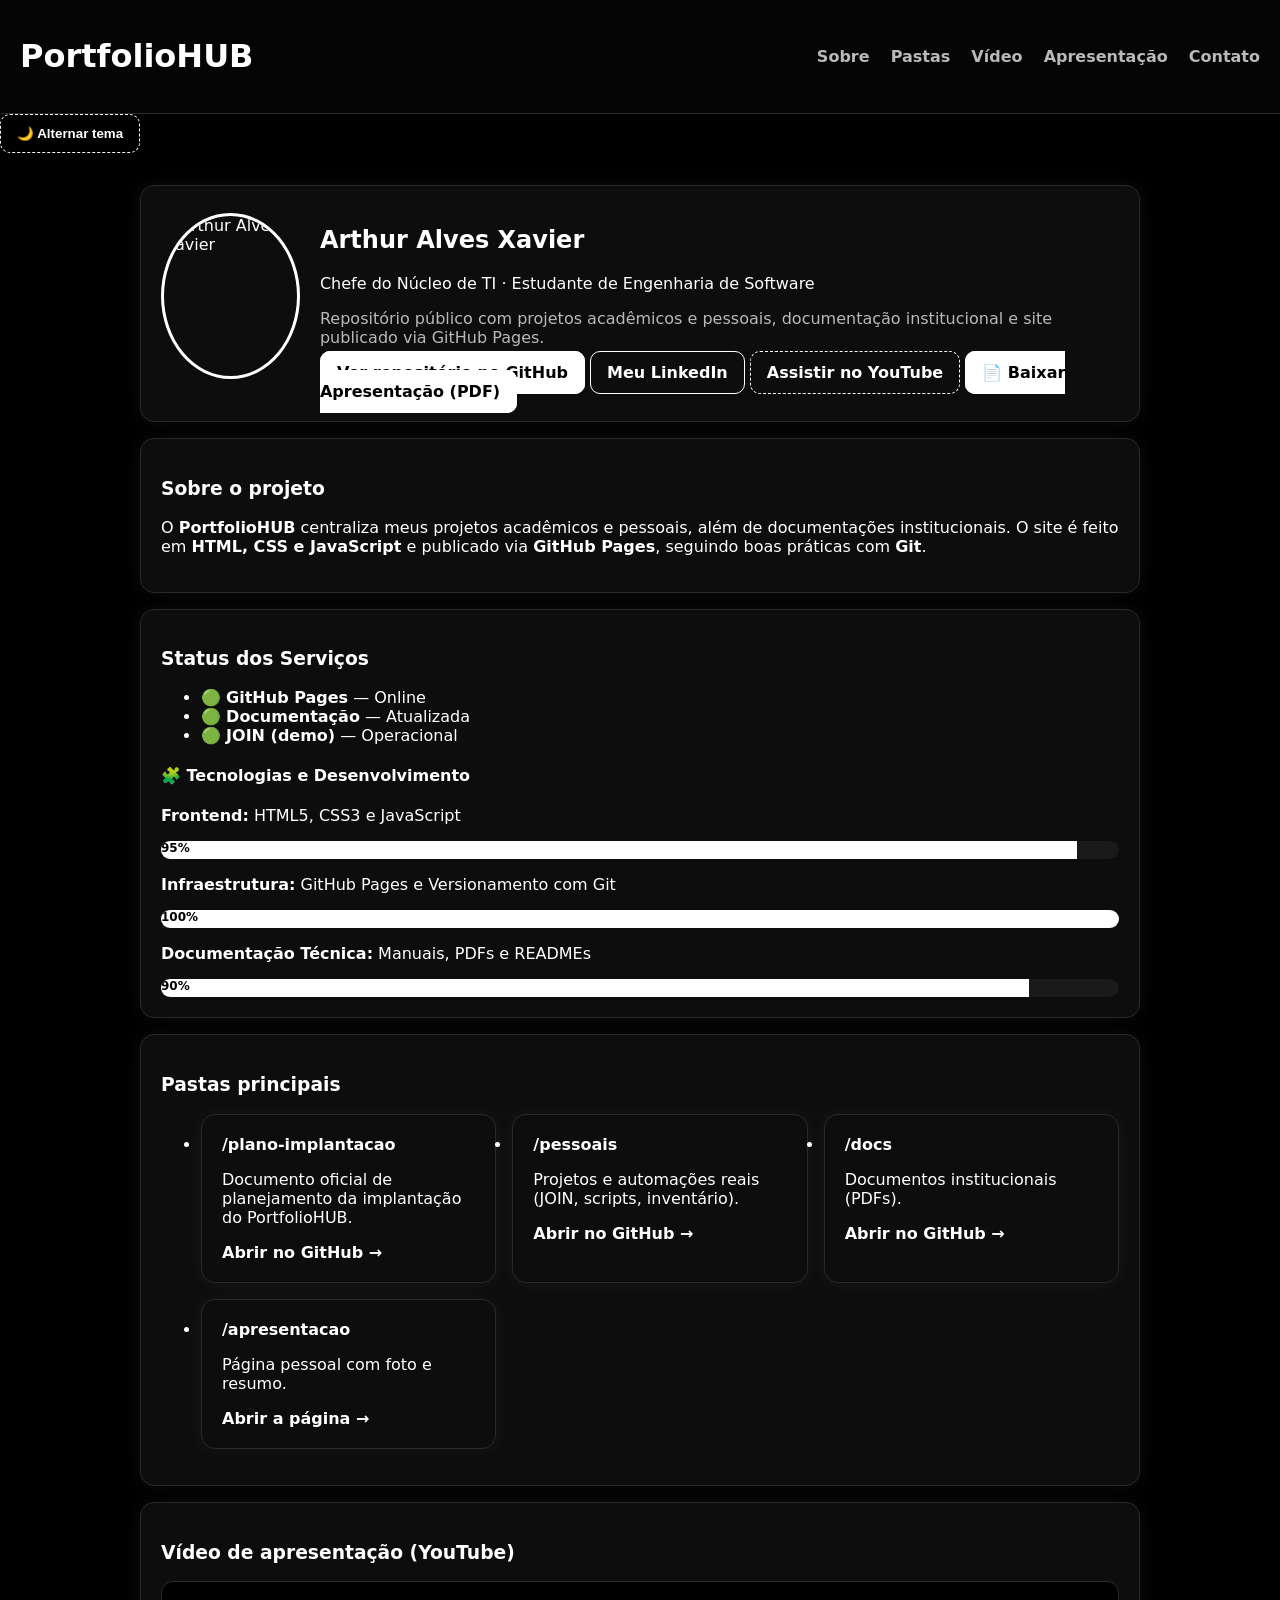
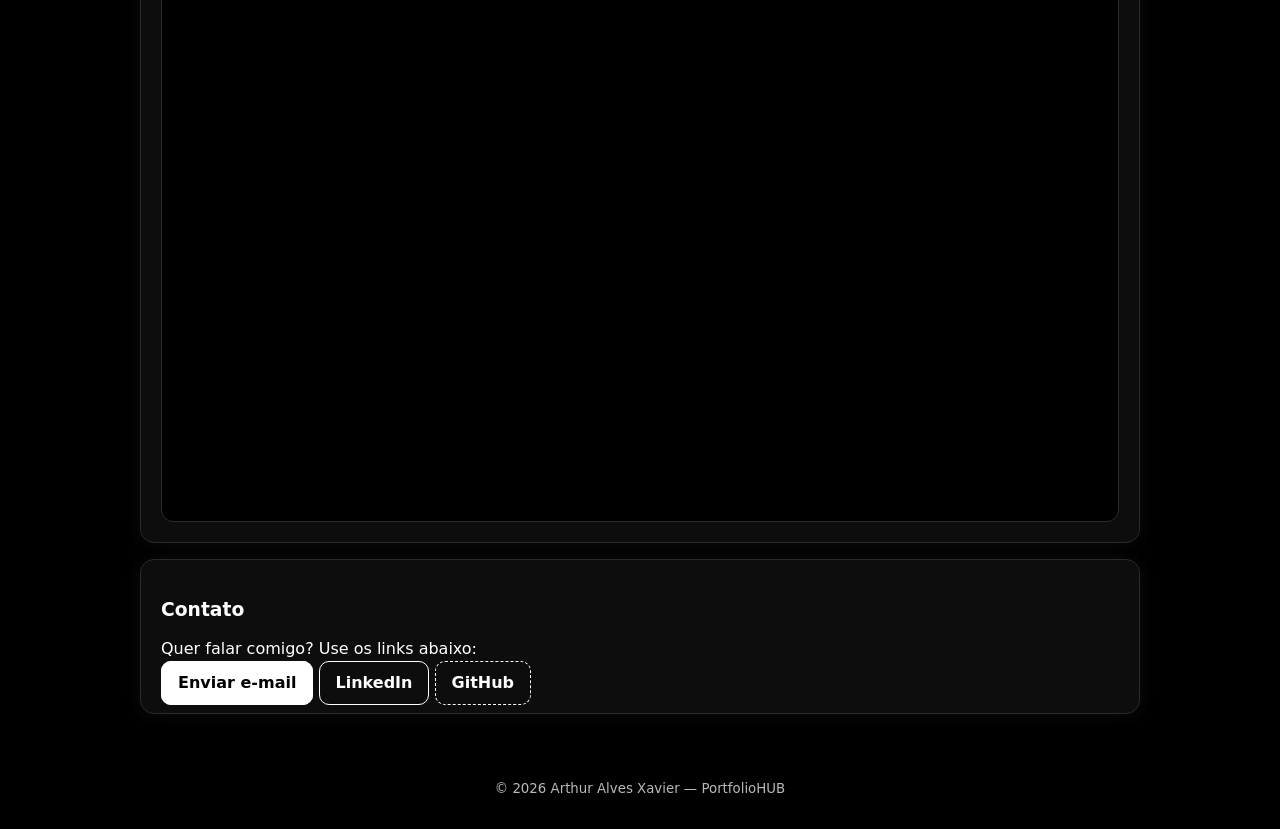
==== index.html @ 1595e684 "Update HTML structure and links in index.html" ====
<!DOCTYPE html>
<html lang="pt-br">
<head>
  <meta charset="utf-8" />
  <meta name="viewport" content="width=device-width, initial-scale=1" />
  <title>PortfolioHUB — Arthur Alves Xavier 💻</title>

  <!-- Ícone -->
  <link rel="icon" type="image/png" href="https://avatars.githubusercontent.com/u/223926738?v=4">

  <!-- ✅ CSS PRINCIPAL (NÃO TROQUE O NOME!) -->
  <link rel="stylesheet" href="styles.css" />

  <meta name="description" content="Portfólio acadêmico e profissional — versionamento, documentação e site publicado com GitHub Pages.">
  <style> html { scroll-behavior: smooth; } </style>
</head>

<body>

  <!-- TOPO -->
  <header class="topbar">
    <h1 class="brand">PortfolioHUB</h1>
    <nav>
      <a href="#sobre">Sobre</a>
      <a href="#projetos">Pastas</a>
      <a href="#video">Vídeo</a>
      <a href="apresentacao/index.html">Apresentação</a>
      <a href="#contato">Contato</a>
    </nav>
  </header>

  <!-- Botão tema -->
  <button id="modeToggle" class="btn ghost">🌙 Alternar tema</button>

  <main>

    <!-- HERO -->
    <section id="hero" class="card hero">
      <div class="hero-layout">
        <img src="https://github.com/arthuralvesxavier10.png" alt="Arthur Alves Xavier" class="perfil-foto">

        <div class="hero-text">
          <h2>Arthur Alves Xavier</h2>
          <p>Chefe do Núcleo de TI · Estudante de Engenharia de Software</p>
          <p class="muted">Repositório público com projetos acadêmicos e pessoais, documentação institucional e site publicado via GitHub Pages.</p>

          <div class="cta">
            <a class="btn" href="https://github.com/arthuralvesxavier10/PortfolioHUB" target="_blank">Ver repositório no GitHub</a>
            <a class="btn outline" href="https://www.linkedin.com/in/arthur-alves-xavier-63360120b/" target="_blank">Meu LinkedIn</a>
            <a class="btn ghost" href="#video">Assistir no YouTube</a>
            <a class="btn" href="docs/apresentacao.pdf" target="_blank">📄 Baixar Apresentação (PDF)</a>
          </div>
        </div>
      </div>
    </section>

    <!-- SOBRE -->
    <section id="sobre" class="card">
      <h3>Sobre o projeto</h3>
      <p>
        O <strong>PortfolioHUB</strong> centraliza meus projetos acadêmicos e pessoais, além de documentações institucionais.
        O site é feito em <strong>HTML, CSS e JavaScript</strong> e publicado via <strong>GitHub Pages</strong>, seguindo boas práticas com <strong>Git</strong>.
      </p>
    </section>

    <!-- STATUS -->
    <section id="status" class="card">
      <h3>Status dos Serviços</h3>

      <ul>
        <li>🟢 <strong>GitHub Pages</strong> — Online</li>
        <li>🟢 <strong>Documentação</strong> — Atualizada</li>
        <li>🟢 <strong>JOIN (demo)</strong> — Operacional</li>
      </ul>

      <h4>🧩 Tecnologias e Desenvolvimento</h4>

      <div class="tech-status">

        <div class="tech-item">
          <p><strong>Frontend:</strong> HTML5, CSS3 e JavaScript</p>
          <div class="progress-container"><div class="progress-bar" style="width:95%;">95%</div></div>
        </div>

        <div class="tech-item">
          <p><strong>Infraestrutura:</strong> GitHub Pages e Versionamento com Git</p>
          <div class="progress-container"><div class="progress-bar" style="width:100%;">100%</div></div>
        </div>

        <div class="tech-item">
          <p><strong>Documentação Técnica:</strong> Manuais, PDFs e READMEs</p>
          <div class="progress-container"><div class="progress-bar" style="width:90%;">90%</div></div>
        </div>

      </div>
    </section>

    <!-- PASTAS -->
    <section id="projetos" class="card">
      <h3>Pastas principais</h3>

      <ul class="grid">

        <li class="mini-card">
          <h4>/plano-implantacao</h4>
          <p>Documento oficial de planejamento da implantação do PortfolioHUB.</p>
          <a class="link" href="https://github.com/arthuralvesxavier10/PortfolioHUB/blob/main/plano-implantacao.md" target="_blank">Abrir no GitHub →</a>
        </li>

        <li class="mini-card">
          <h4>/pessoais</h4>
          <p>Projetos e automações reais (JOIN, scripts, inventário).</p>
          <a class="link" href="https://github.com/arthuralvesxavier10/PortfolioHUB/tree/main/pessoais" target="_blank">Abrir no GitHub →</a>
        </li>

        <li class="mini-card">
          <h4>/docs</h4>
          <p>Documentos institucionais (PDFs).</p>
          <a class="link" href="https://github.com/arthuralvesxavier10/PortfolioHUB/tree/main/docs" target="_blank">Abrir no GitHub →</a>
        </li>

        <li class="mini-card">
          <h4>/apresentacao</h4>
          <p>Página pessoal com foto e resumo.</p>
          <a class="link" href="apresentacao/index.html" target="_blank">Abrir a página →</a>
        </li>

      </ul>
    </section>

    <!-- VÍDEO -->
    <section id="video" class="card">
      <h3>Vídeo de apresentação (YouTube)</h3>

      <div class="video-container">
        <iframe
          src="https://www.youtube.com/embed/ZDYxylEVIEU"
          title="Apresentação PortfolioHUB - Arthur Alves Xavier"
          frameborder="0"
          allowfullscreen>
        </iframe>
      </div>

    </section>

    <!-- CONTATO -->
    <section id="contato" class="card">
      <h3>Contato</h3>

      <p>Quer falar comigo? Use os links abaixo:</p>

      <div class="cta">
        <a class="btn" href="mailto:arthuralvesxavier011@gmail.com">Enviar e-mail</a>
        <a class="btn outline" href="https://www.linkedin.com/in/arthur-alves-xavier-63360120b/" target="_blank">LinkedIn</a>
        <a class="btn ghost" href="https://github.com/arthuralvesxavier10/PortfolioHUB" target="_blank">GitHub</a>
      </div>

    </section>

  </main>

  <!-- RODAPÉ -->
  <footer>
    <small>© <span id="year"></span> Arthur Alves Xavier — PortfolioHUB</small>
  </footer>

  <!-- SCRIPT -->
  <script>
    document.getElementById('year').textContent = new Date().getFullYear();

    const btn = document.getElementById('modeToggle');
    if (btn) {
      if (localStorage.getItem('theme') === 'light') {
        document.body.classList.add('light');
      }
      btn.addEventListener('click', () => {
        document.body.classList.toggle('light');
        localStorage.setItem('theme',
          document.body.classList.contains('light') ? 'light' : 'dark');
      });
    }
  </script>

</body>
</html>
---- styles.css ----
/* ============================================
   🔥 TEMA PRETO + BRANCO PREMIUM (DARK MODE)
   Estilo moderno, limpo, profissional
   ============================================ */

/* Variáveis */
:root {
  --bg: #000000;               /* Fundo preto total */
  --card: #0d0d0d;             /* Card preto suave */
  --border: #2a2a2a;           /* Bordas sutis */
  --text: #ffffff;             /* Texto branco */
  --muted: #b9b9b9;            /* Texto cinza leve */
  --accent: #ffffff;           /* Destaque branco */
}

/* Corpo */
body {
  margin: 0;
  background: var(--bg);
  color: var(--text);
  font-family: system-ui, -apple-system, "Segoe UI", Roboto, Arial, sans-serif;
}

/* Topbar */
.topbar {
  position: sticky;
  top: 0;
  padding: 1rem 1.25rem;
  background: #050505;
  border-bottom: 1px solid var(--border);
  display: flex;
  justify-content: space-between;
  align-items: center;
}

.topbar nav a {
  color: var(--muted);
  text-decoration: none;
  margin-left: 1rem;
}

.topbar nav a:hover {
  color: var(--text);
}

/* Layout Principal */
main {
  max-width: 1000px;
  margin: 2rem auto;
  padding: 0 1rem;
  display: grid;
  gap: 1rem;
}

/* Cards */
.card,
.mini-card {
  background: var(--card);
  border: 1px solid var(--border);
  padding: 1.25rem;
  border-radius: 14px;
  box-shadow: 0 0 18px rgba(255, 255, 255, 0.05);
  color: var(--text);
}

/* Texto secundário */
.muted {
  color: var(--muted);
}

/* Grid de pastas */
.grid {
  display: grid;
  grid-template-columns: repeat(auto-fit, minmax(220px, 1fr));
  gap: 1rem;
}

.mini-card h4 {
  margin: 0 0 0.4rem 0;
}

/* Links */
a,
.link {
  color: var(--accent);
  text-decoration: none;
  font-weight: 600;
}

a:hover {
  opacity: .7;
}

/* Botões */
.btn {
  border: 1px solid var(--accent);
  background: var(--accent);
  color: var(--bg);
  padding: .7rem 1rem;
  border-radius: 10px;
  cursor: pointer;
  font-weight: 700;
  text-decoration: none;
}

.btn.outline {
  background: transparent;
  color: var(--accent);
}

.btn.ghost {
  background: transparent;
  border-style: dashed;
  color: var(--accent);
}

/* Foto de perfil */
.perfil-foto {
  width: 160px;
  height: 160px;
  border-radius: 50%;
  border: 3px solid var(--accent);
  object-fit: cover;
  display: block;
  margin: 0 auto 1rem auto;
}

/* Hero layout */
.hero-layout {
  display: flex;
  align-items: center;
  gap: 1.25rem;
}

@media (max-width: 800px) {
  .hero-layout {
    flex-direction: column;
    text-align: center;
  }
}

/* Vídeo */
.video-container {
  position: relative;
  padding-bottom: 56.25%;
  background: #000;
  border-radius: 12px;
  overflow: hidden;
  border: 1px solid var(--border);
}

.video-container iframe {
  position: absolute;
  width: 100%;
  height: 100%;
}

/* Barras de progresso */
.progress-container {
  background: #1a1a1a;
  border-radius: 10px;
  overflow: hidden;
  height: 18px;
}

.progress-bar {
  background: #ffffff;
  color: #000000;
  height: 100%;
  padding-right: 6px;
  font-size: 12px;
  font-weight: bold;
}

/* Rodapé */
footer {
  text-align: center;
  padding: 2rem 1rem;
  color: var(--muted);
}
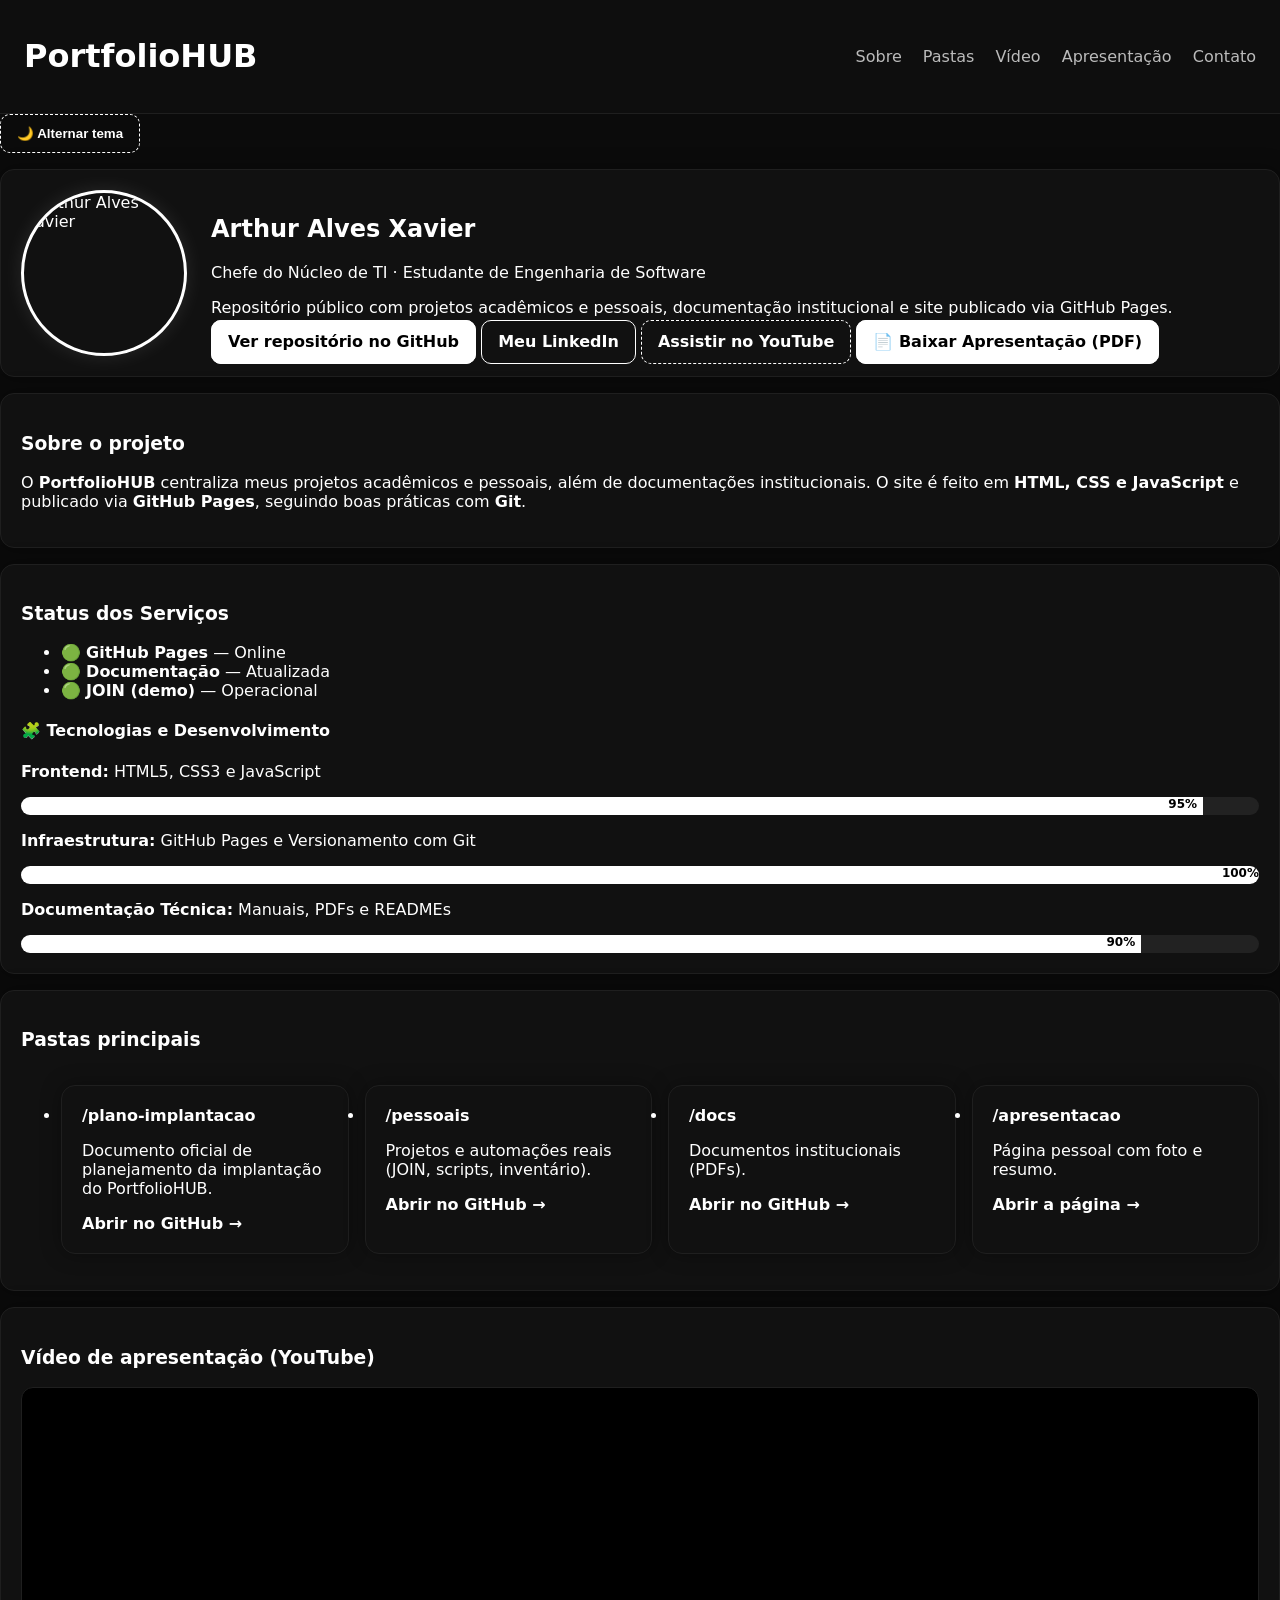
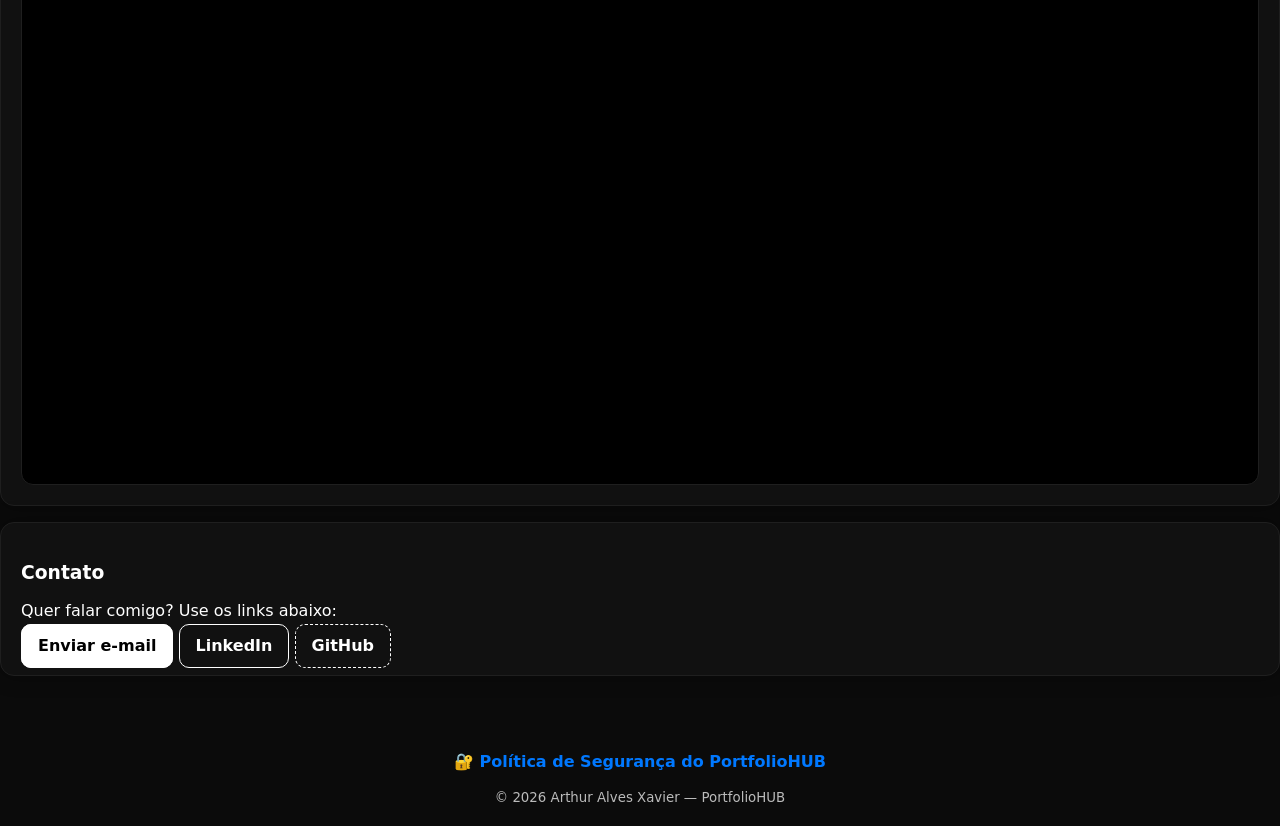
==== commit 75bf8158: "Update footer with security policy information Updated footer with security policy link and modified" ====
--- a/index.html
+++ b/index.html
@@ -8,7 +8,7 @@
   <!-- Ícone -->
   <link rel="icon" type="image/png" href="https://avatars.githubusercontent.com/u/223926738?v=4">
 
-  <!-- ✅ CSS PRINCIPAL (NÃO TROQUE O NOME!) -->
+  <!-- ✅ CSS PRINCIPAL -->
   <link rel="stylesheet" href="styles.css" />
 
   <meta name="description" content="Portfólio acadêmico e profissional — versionamento, documentação e site publicado com GitHub Pages.">
@@ -159,8 +159,17 @@
 
   </main>
 
-  <!-- RODAPÉ -->
-  <footer>
+  <!-- RODAPÉ ATUALIZADO COM POLÍTICA DE SEGURANÇA -->
+  <footer style="margin-top:40px; padding:20px; text-align:center;">
+
+    <p>
+      <a href="https://github.com/arthuralvesxavier10/PortfolioHUB/blob/main/SECURITY.md"
+         target="_blank"
+         style="color:#0078ff; font-weight:bold; text-decoration:none;">
+        🔐 Política de Segurança do PortfolioHUB
+      </a>
+    </p>
+
     <small>© <span id="year"></span> Arthur Alves Xavier — PortfolioHUB</small>
   </footer>
 
@@ -183,3 +192,4 @@
 
 </body>
 </html>
+
--- a/styles.css
+++ b/styles.css
@@ -1,135 +1,76 @@
-/* ============================================
-   🔥 TEMA PRETO + BRANCO PREMIUM (DARK MODE)
-   Estilo moderno, limpo, profissional
-   ============================================ */
+/* ============================
+   🌑 PORTFOLIOHUB — TEMA PRETO & BRANCO PREMIUM
+   ============================ */
 
-/* Variáveis */
 :root {
-  --bg: #000000;               /* Fundo preto total */
-  --card: #0d0d0d;             /* Card preto suave */
-  --border: #2a2a2a;           /* Bordas sutis */
-  --text: #ffffff;             /* Texto branco */
-  --muted: #b9b9b9;            /* Texto cinza leve */
-  --accent: #ffffff;           /* Destaque branco */
+  --bg: #0b0b0b;
+  --card: #111111;
+  --card-border: #1f1f1f;
+  --text: #ffffff;
+  --muted: #bbbbbb;
+  --accent: #ffffff;
 }
 
-/* Corpo */
 body {
   margin: 0;
   background: var(--bg);
   color: var(--text);
-  font-family: system-ui, -apple-system, "Segoe UI", Roboto, Arial, sans-serif;
+  font-family: system-ui, Arial, sans-serif;
 }
 
-/* Topbar */
+/* TOPBAR */
 .topbar {
-  position: sticky;
-  top: 0;
-  padding: 1rem 1.25rem;
-  background: #050505;
-  border-bottom: 1px solid var(--border);
+  background: #0e0e0e;
+  padding: 1rem 1.5rem;
   display: flex;
   justify-content: space-between;
   align-items: center;
+  border-bottom: 1px solid #1f1f1f;
 }
 
 .topbar nav a {
   color: var(--muted);
+  margin-left: 1rem;
   text-decoration: none;
-  margin-left: 1rem;
 }
 
 .topbar nav a:hover {
   color: var(--text);
 }
 
-/* Layout Principal */
-main {
-  max-width: 1000px;
-  margin: 2rem auto;
-  padding: 0 1rem;
-  display: grid;
-  gap: 1rem;
-}
-
-/* Cards */
+/* CARDS */
 .card,
 .mini-card {
   background: var(--card);
-  border: 1px solid var(--border);
   padding: 1.25rem;
+  border: 1px solid var(--card-border);
   border-radius: 14px;
-  box-shadow: 0 0 18px rgba(255, 255, 255, 0.05);
-  color: var(--text);
+  margin-top: 1rem;
+  box-shadow: 0 0 20px rgba(0,0,0,0.35);
 }
 
-/* Texto secundário */
-.muted {
-  color: var(--muted);
-}
-
-/* Grid de pastas */
 .grid {
   display: grid;
-  grid-template-columns: repeat(auto-fit, minmax(220px, 1fr));
+  grid-template-columns: repeat(auto-fit, minmax(260px, 1fr));
   gap: 1rem;
 }
 
 .mini-card h4 {
+  color: var(--text);
   margin: 0 0 0.4rem 0;
 }
 
-/* Links */
-a,
-.link {
-  color: var(--accent);
-  text-decoration: none;
-  font-weight: 600;
+/* HERO */
+.hero {
+  display: flex;
+  align-items: center;
+  gap: 1.25rem;
 }
 
-a:hover {
-  opacity: .7;
-}
-
-/* Botões */
-.btn {
-  border: 1px solid var(--accent);
-  background: var(--accent);
-  color: var(--bg);
-  padding: .7rem 1rem;
-  border-radius: 10px;
-  cursor: pointer;
-  font-weight: 700;
-  text-decoration: none;
-}
-
-.btn.outline {
-  background: transparent;
-  color: var(--accent);
-}
-
-.btn.ghost {
-  background: transparent;
-  border-style: dashed;
-  color: var(--accent);
-}
-
-/* Foto de perfil */
-.perfil-foto {
-  width: 160px;
-  height: 160px;
-  border-radius: 50%;
-  border: 3px solid var(--accent);
-  object-fit: cover;
-  display: block;
-  margin: 0 auto 1rem auto;
-}
-
-/* Hero layout */
 .hero-layout {
   display: flex;
   align-items: center;
-  gap: 1.25rem;
+  gap: 1.5rem;
 }
 
 @media (max-width: 800px) {
@@ -139,14 +80,77 @@
   }
 }
 
-/* Vídeo */
+/* FOTO */
+.perfil-foto {
+  width: 160px;
+  height: 160px;
+  border-radius: 50%;
+  border: 3px solid var(--accent);
+  object-fit: cover;
+  box-shadow: 0 0 20px rgba(255,255,255,0.1);
+}
+
+/* BOTÕES */
+.btn {
+  background: var(--accent);
+  color: #000;
+  padding: .7rem 1rem;
+  border-radius: 10px;
+  font-weight: 700;
+  text-decoration: none;
+  border: 1px solid var(--accent);
+  cursor: pointer;
+}
+
+.btn.outline {
+  background: transparent;
+  color: var(--accent);
+  border: 1px solid var(--accent);
+}
+
+.btn.ghost {
+  background: transparent;
+  color: var(--accent);
+  border: 1px dashed var(--accent);
+}
+
+/* LINKS */
+.link {
+  color: var(--accent);
+  font-weight: bold;
+  text-decoration: none;
+}
+
+.link:hover {
+  opacity: .7;
+}
+
+/* PROGRESS BAR */
+.progress-container {
+  background: #222;
+  height: 18px;
+  border-radius: 10px;
+  overflow: hidden;
+}
+
+.progress-bar {
+  background: #ffffff;
+  color: #000;
+  height: 100%;
+  font-size: 12px;
+  font-weight: bold;
+  text-align: right;
+  padding-right: 6px;
+}
+
+/* VIDEO */
 .video-container {
   position: relative;
   padding-bottom: 56.25%;
   background: #000;
+  border: 1px solid #1f1f1f;
   border-radius: 12px;
   overflow: hidden;
-  border: 1px solid var(--border);
 }
 
 .video-container iframe {
@@ -155,24 +159,7 @@
   height: 100%;
 }
 
-/* Barras de progresso */
-.progress-container {
-  background: #1a1a1a;
-  border-radius: 10px;
-  overflow: hidden;
-  height: 18px;
-}
-
-.progress-bar {
-  background: #ffffff;
-  color: #000000;
-  height: 100%;
-  padding-right: 6px;
-  font-size: 12px;
-  font-weight: bold;
-}
-
-/* Rodapé */
+/* RODAPÉ */
 footer {
   text-align: center;
   padding: 2rem 1rem;
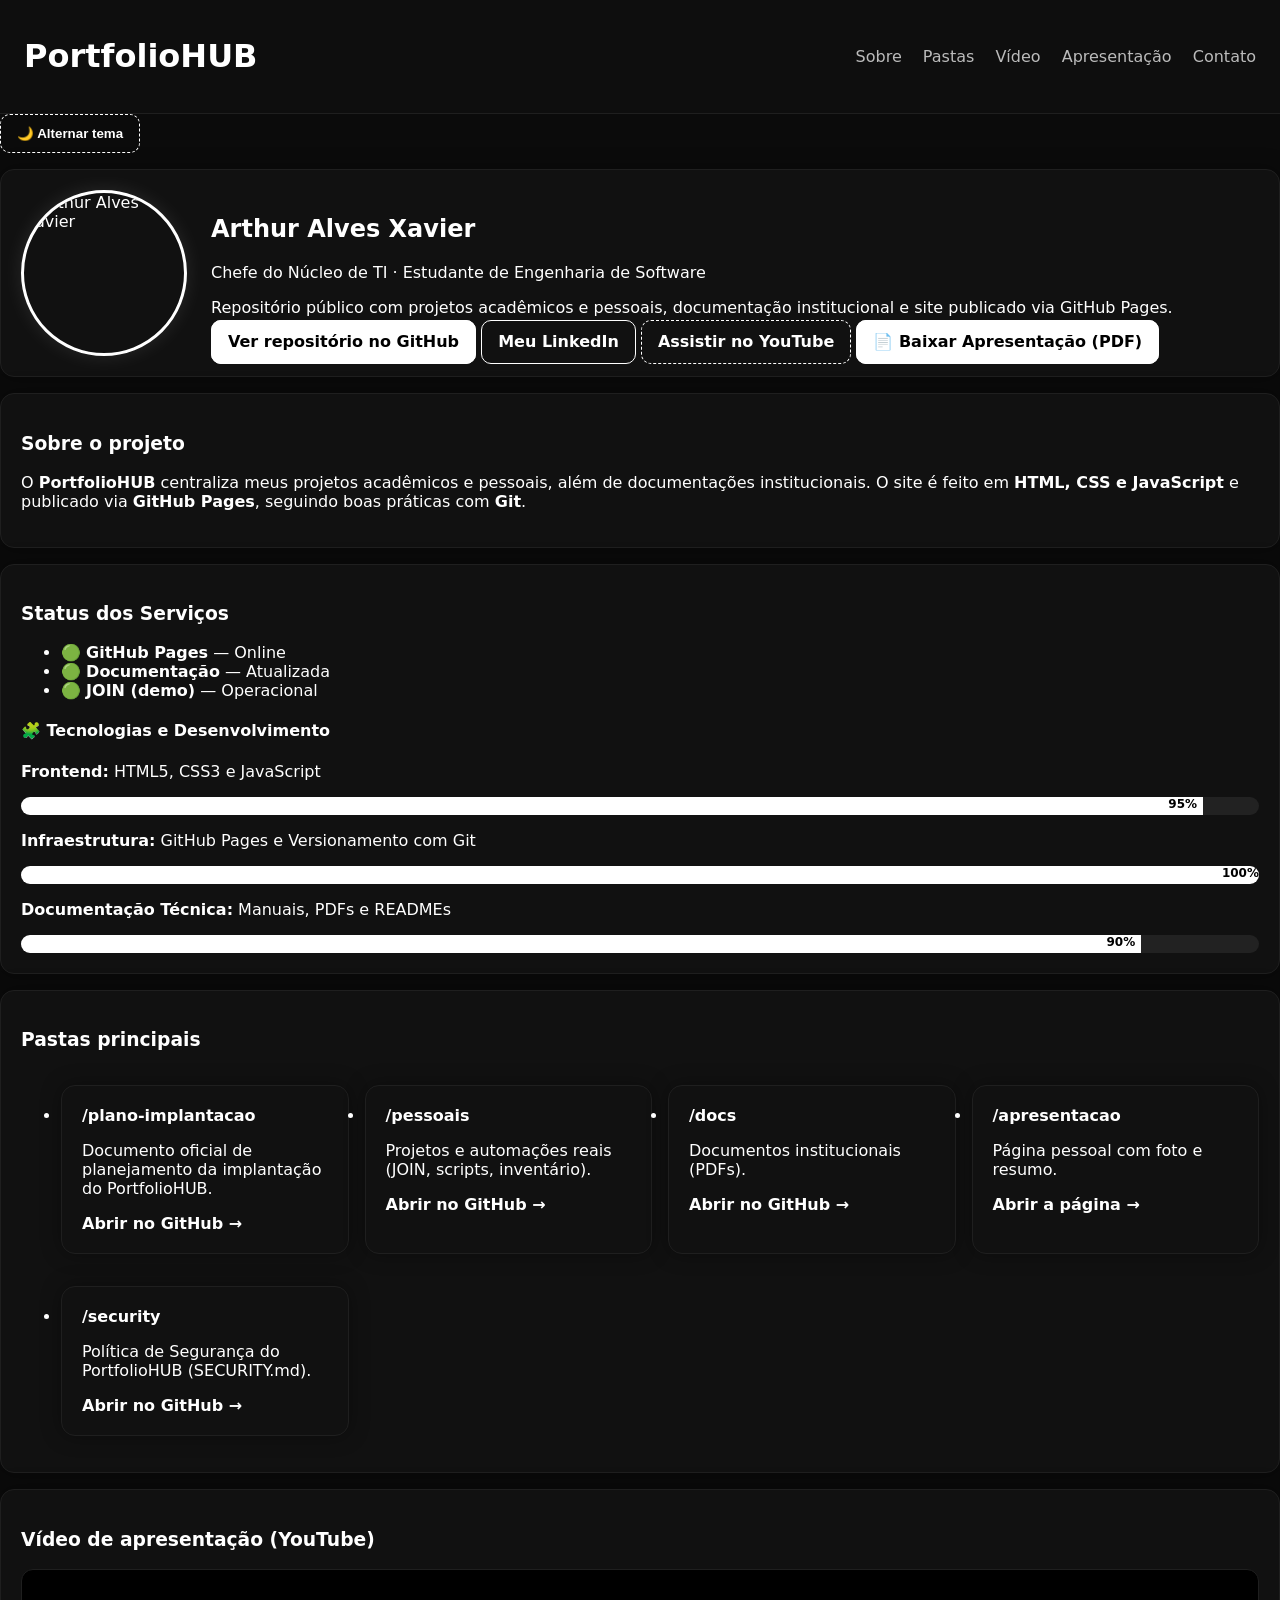
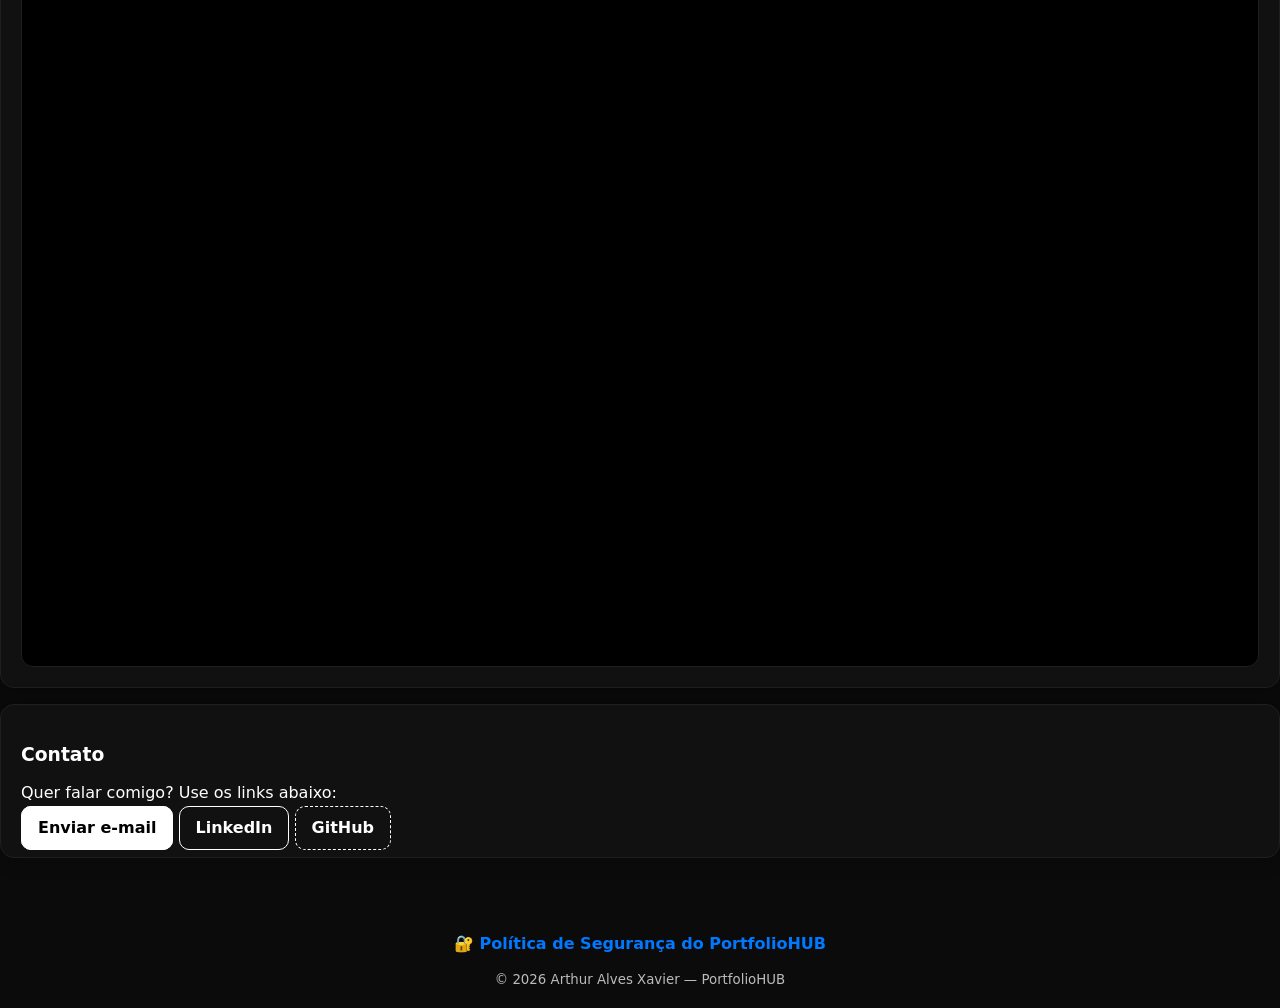
==== commit 17b23837: "Add security policy card to index.html Added a new card for the security policy of PortfolioHUB." ====
--- a/index.html
+++ b/index.html
@@ -99,31 +99,40 @@
     <section id="projetos" class="card">
       <h3>Pastas principais</h3>
 
-      <ul class="grid">
-
-        <li class="mini-card">
-          <h4>/plano-implantacao</h4>
-          <p>Documento oficial de planejamento da implantação do PortfolioHUB.</p>
-          <a class="link" href="https://github.com/arthuralvesxavier10/PortfolioHUB/blob/main/plano-implantacao.md" target="_blank">Abrir no GitHub →</a>
-        </li>
-
-        <li class="mini-card">
-          <h4>/pessoais</h4>
-          <p>Projetos e automações reais (JOIN, scripts, inventário).</p>
-          <a class="link" href="https://github.com/arthuralvesxavier10/PortfolioHUB/tree/main/pessoais" target="_blank">Abrir no GitHub →</a>
-        </li>
-
-        <li class="mini-card">
-          <h4>/docs</h4>
-          <p>Documentos institucionais (PDFs).</p>
-          <a class="link" href="https://github.com/arthuralvesxavier10/PortfolioHUB/tree/main/docs" target="_blank">Abrir no GitHub →</a>
-        </li>
-
-        <li class="mini-card">
-          <h4>/apresentacao</h4>
-          <p>Página pessoal com foto e resumo.</p>
-          <a class="link" href="apresentacao/index.html" target="_blank">Abrir a página →</a>
-        </li>
+     <ul class="grid">
+
+  <li class="mini-card">
+    <h4>/plano-implantacao</h4>
+    <p>Documento oficial de planejamento da implantação do PortfolioHUB.</p>
+    <a class="link" href="https://github.com/arthuralvesxavier10/PortfolioHUB/blob/main/plano-implantacao.md" target="_blank">Abrir no GitHub →</a>
+  </li>
+
+  <li class="mini-card">
+    <h4>/pessoais</h4>
+    <p>Projetos e automações reais (JOIN, scripts, inventário).</p>
+    <a class="link" href="https://github.com/arthuralvesxavier10/PortfolioHUB/tree/main/pessoais" target="_blank">Abrir no GitHub →</a>
+  </li>
+
+  <li class="mini-card">
+    <h4>/docs</h4>
+    <p>Documentos institucionais (PDFs).</p>
+    <a class="link" href="https://github.com/arthuralvesxavier10/PortfolioHUB/tree/main/docs" target="_blank">Abrir no GitHub →</a>
+  </li>
+
+  <li class="mini-card">
+    <h4>/apresentacao</h4>
+    <p>Página pessoal com foto e resumo.</p>
+    <a class="link" href="apresentacao/index.html" target="_blank">Abrir a página →</a>
+  </li>
+
+  <!-- 🔐 NOVO CARD ADICIONADO -->
+  <li class="mini-card">
+    <h4>/security</h4>
+    <p>Política de Segurança do PortfolioHUB (SECURITY.md).</p>
+    <a class="link" href="https://github.com/arthuralvesxavier10/PortfolioHUB/blob/main/SECURITY.md" target="_blank">Abrir no GitHub →</a>
+  </li>
+
+</ul>
 
       </ul>
     </section>
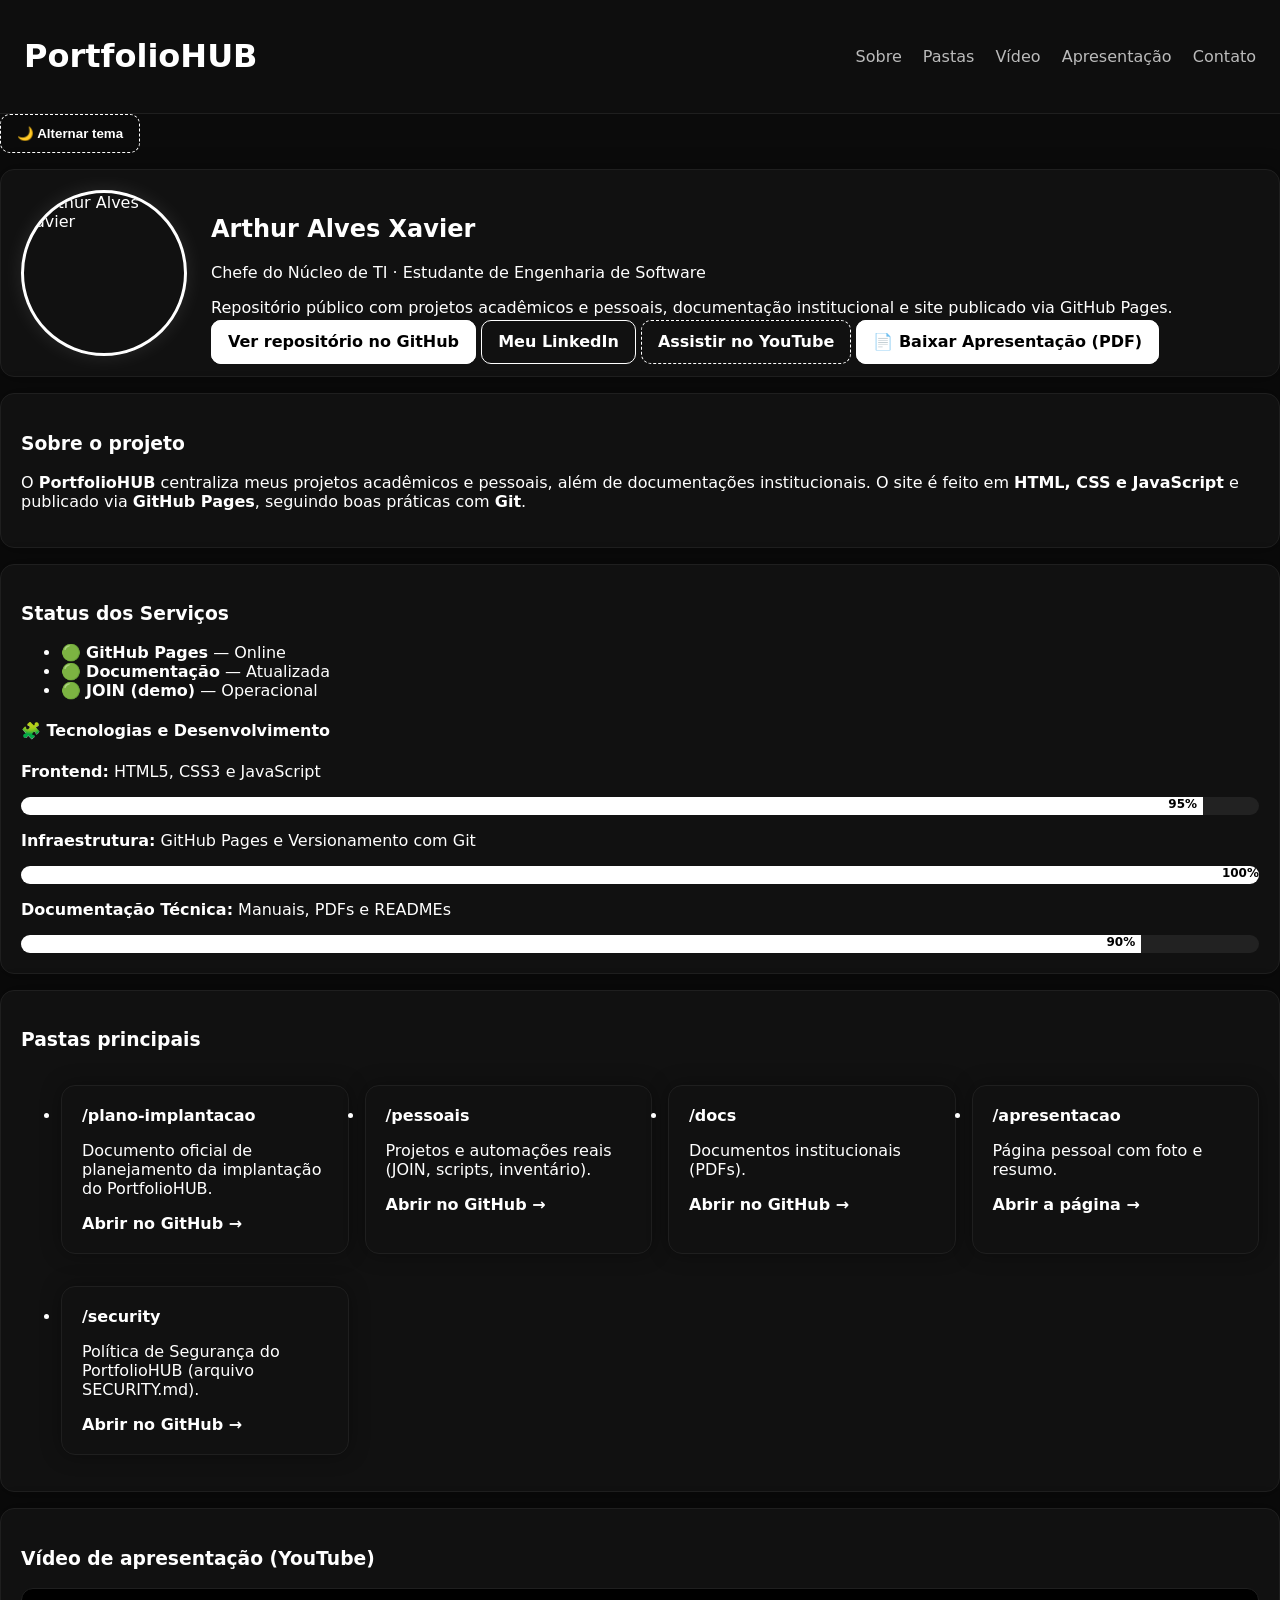
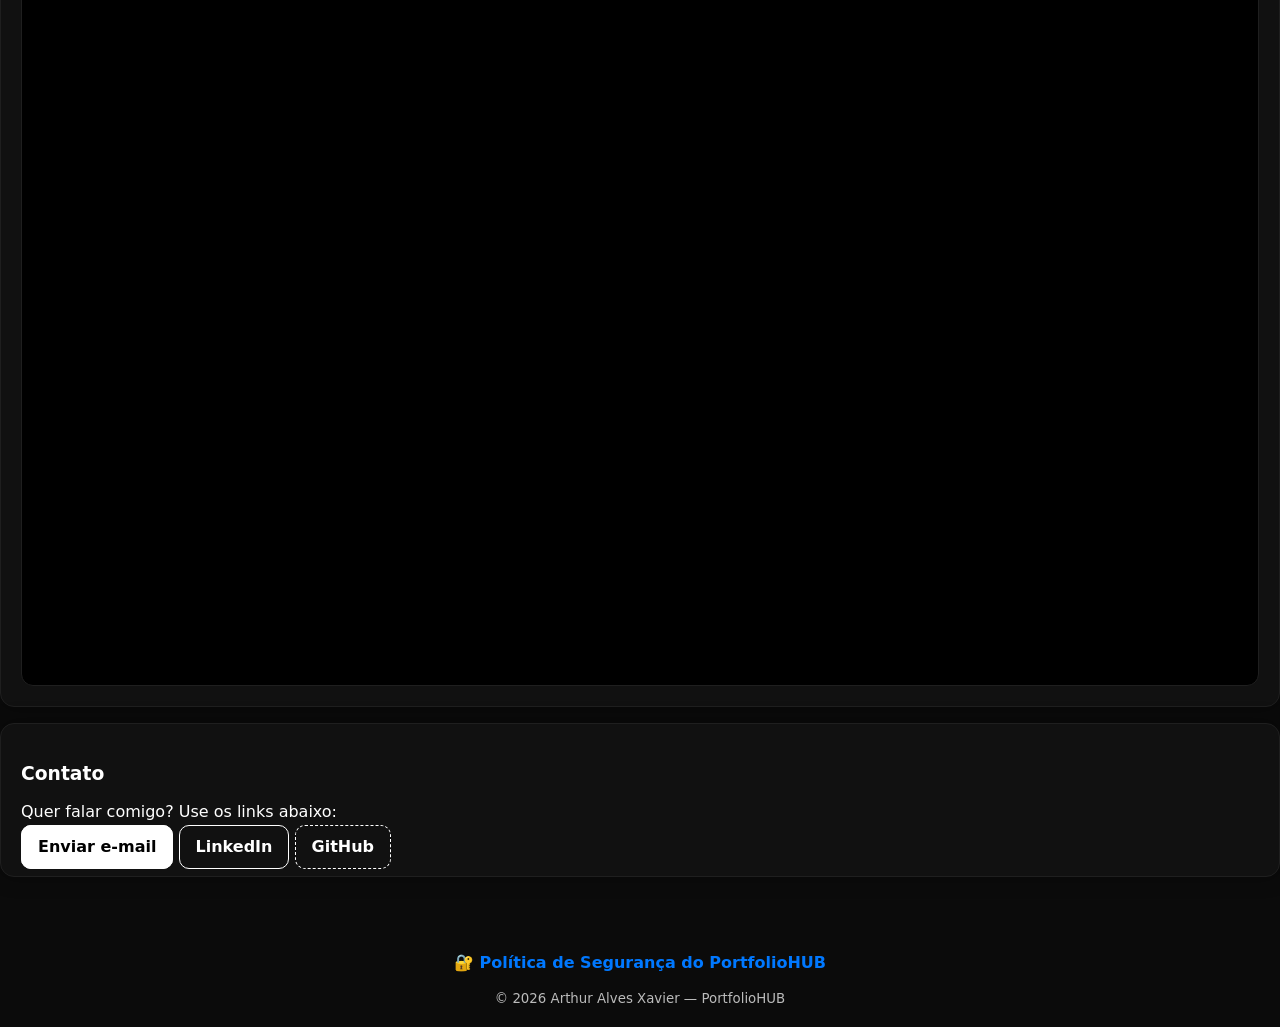
==== commit 671c98d2: "Refactor projetos section in index.html" ====
--- a/index.html
+++ b/index.html
@@ -95,47 +95,45 @@
       </div>
     </section>
 
-    <!-- PASTAS -->
-    <section id="projetos" class="card">
-      <h3>Pastas principais</h3>
-
-     <ul class="grid">
-
-  <li class="mini-card">
-    <h4>/plano-implantacao</h4>
-    <p>Documento oficial de planejamento da implantação do PortfolioHUB.</p>
-    <a class="link" href="https://github.com/arthuralvesxavier10/PortfolioHUB/blob/main/plano-implantacao.md" target="_blank">Abrir no GitHub →</a>
-  </li>
-
-  <li class="mini-card">
-    <h4>/pessoais</h4>
-    <p>Projetos e automações reais (JOIN, scripts, inventário).</p>
-    <a class="link" href="https://github.com/arthuralvesxavier10/PortfolioHUB/tree/main/pessoais" target="_blank">Abrir no GitHub →</a>
-  </li>
-
-  <li class="mini-card">
-    <h4>/docs</h4>
-    <p>Documentos institucionais (PDFs).</p>
-    <a class="link" href="https://github.com/arthuralvesxavier10/PortfolioHUB/tree/main/docs" target="_blank">Abrir no GitHub →</a>
-  </li>
-
-  <li class="mini-card">
-    <h4>/apresentacao</h4>
-    <p>Página pessoal com foto e resumo.</p>
-    <a class="link" href="apresentacao/index.html" target="_blank">Abrir a página →</a>
-  </li>
-
-  <!-- 🔐 NOVO CARD ADICIONADO -->
-  <li class="mini-card">
-    <h4>/security</h4>
-    <p>Política de Segurança do PortfolioHUB (SECURITY.md).</p>
-    <a class="link" href="https://github.com/arthuralvesxavier10/PortfolioHUB/blob/main/SECURITY.md" target="_blank">Abrir no GitHub →</a>
-  </li>
-
-</ul>
-
-      </ul>
-    </section>
+<!-- PASTAS -->
+<section id="projetos" class="card">
+  <h3>Pastas principais</h3>
+
+  <ul class="grid">
+
+    <li class="mini-card">
+      <h4>/plano-implantacao</h4>
+      <p>Documento oficial de planejamento da implantação do PortfolioHUB.</p>
+      <a class="link" href="https://github.com/arthuralvesxavier10/PortfolioHUB/blob/main/plano-implantacao.md" target="_blank">Abrir no GitHub →</a>
+    </li>
+
+    <li class="mini-card">
+      <h4>/pessoais</h4>
+      <p>Projetos e automações reais (JOIN, scripts, inventário).</p>
+      <a class="link" href="https://github.com/arthuralvesxavier10/PortfolioHUB/tree/main/pessoais" target="_blank">Abrir no GitHub →</a>
+    </li>
+
+    <li class="mini-card">
+      <h4>/docs</h4>
+      <p>Documentos institucionais (PDFs).</p>
+      <a class="link" href="https://github.com/arthuralvesxavier10/PortfolioHUB/tree/main/docs" target="_blank">Abrir no GitHub →</a>
+    </li>
+
+    <li class="mini-card">
+      <h4>/apresentacao</h4>
+      <p>Página pessoal com foto e resumo.</p>
+      <a class="link" href="apresentacao/index.html" target="_blank">Abrir a página →</a>
+    </li>
+
+    <!-- 🔐 NOVO CARD DA POLÍTICA DE SEGURANÇA -->
+    <li class="mini-card">
+      <h4>/security</h4>
+      <p>Política de Segurança do PortfolioHUB (arquivo SECURITY.md).</p>
+      <a class="link" href="https://github.com/arthuralvesxavier10/PortfolioHUB/blob/main/SECURITY.md" target="_blank">Abrir no GitHub →</a>
+    </li>
+
+  </ul>
+</section>
 
     <!-- VÍDEO -->
     <section id="video" class="card">
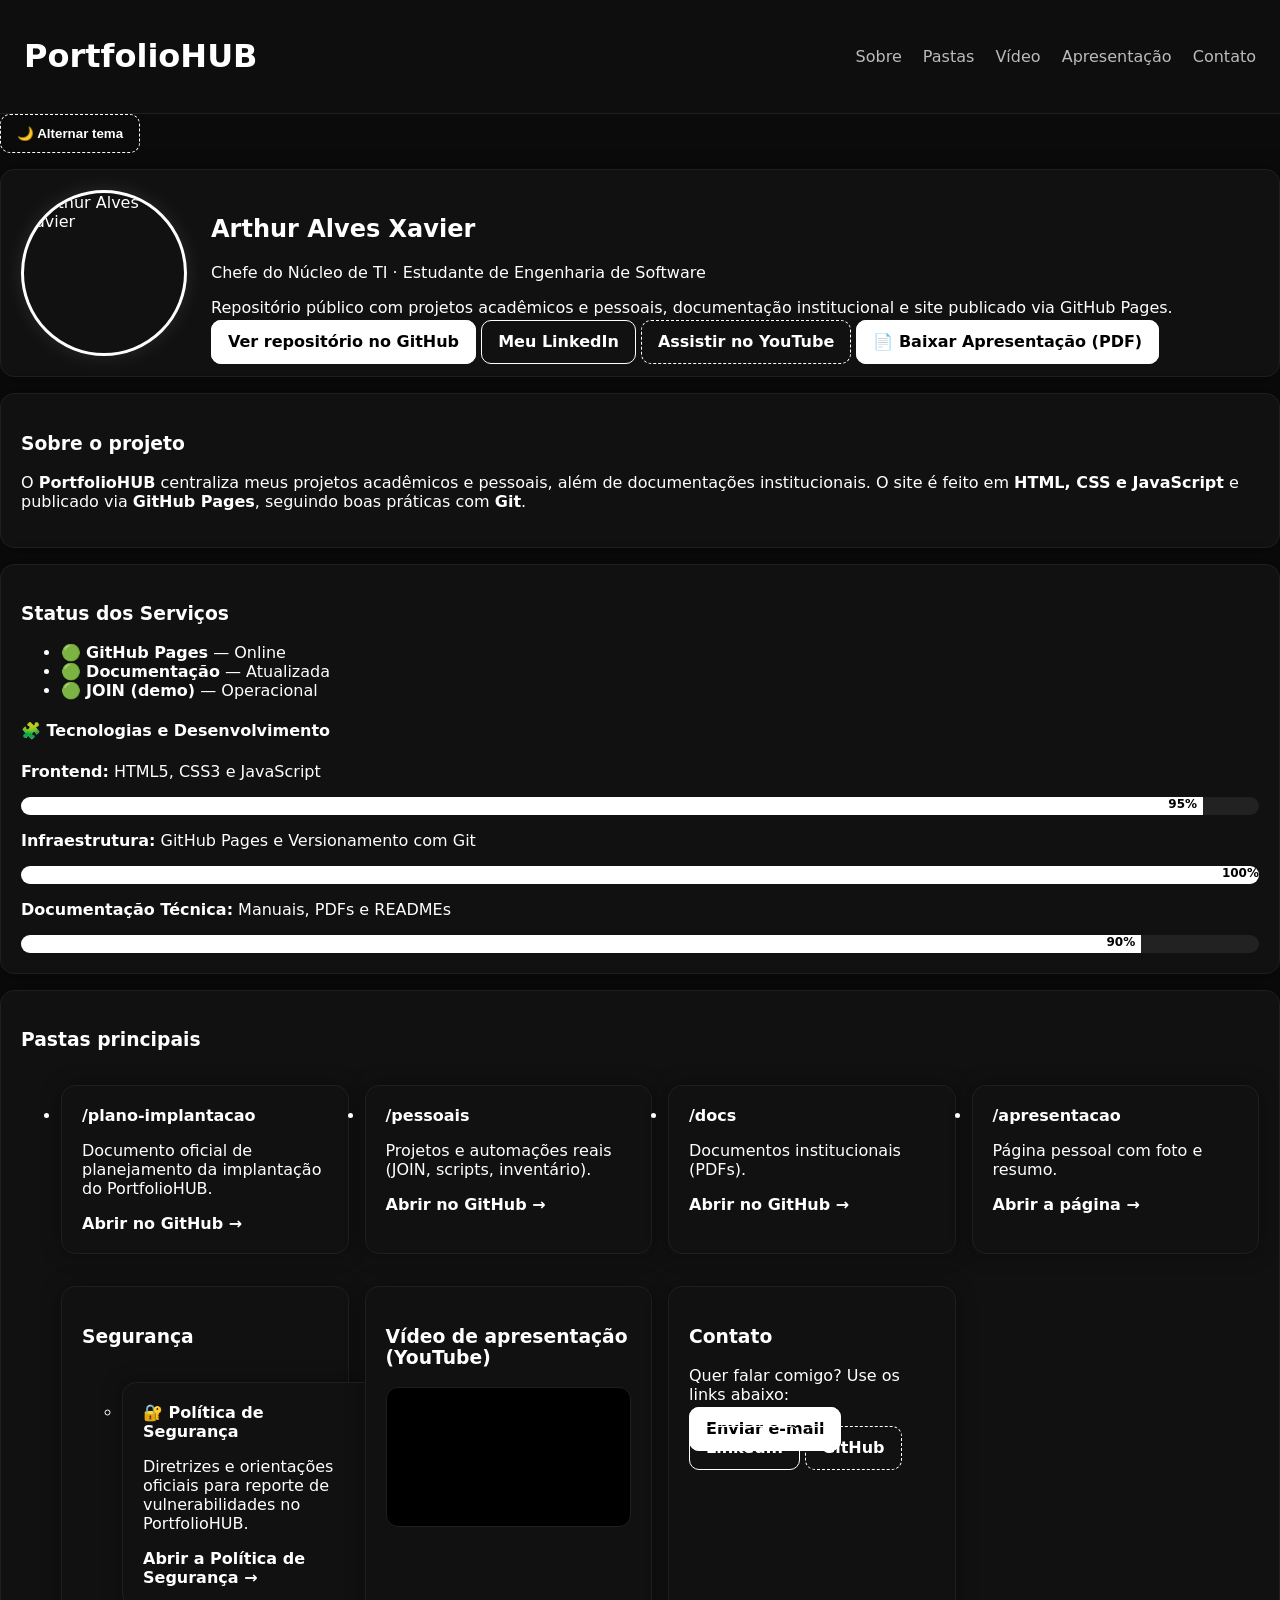
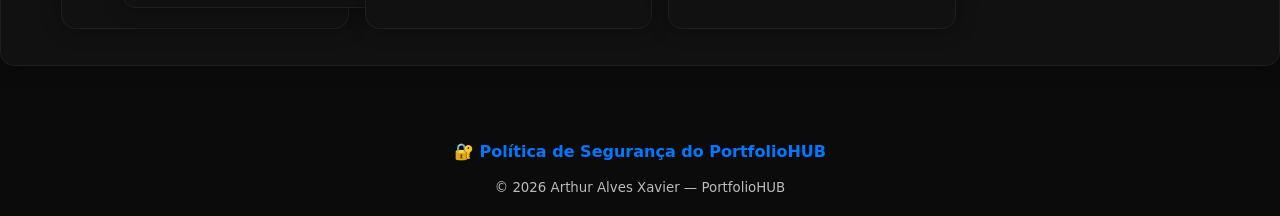
==== commit 3b656503: "Update security section in index.html" ====
--- a/index.html
+++ b/index.html
@@ -125,16 +125,21 @@
       <a class="link" href="apresentacao/index.html" target="_blank">Abrir a página →</a>
     </li>
 
-    <!-- 🔐 NOVO CARD DA POLÍTICA DE SEGURANÇA -->
-    <li class="mini-card">
-      <h4>/security</h4>
-      <p>Política de Segurança do PortfolioHUB (arquivo SECURITY.md).</p>
-      <a class="link" href="https://github.com/arthuralvesxavier10/PortfolioHUB/blob/main/SECURITY.md" target="_blank">Abrir no GitHub →</a>
+<!-- SEGURANÇA -->
+<section id="seguranca" class="card">
+  <h3>Segurança</h3>
+
+  <ul class="grid">
+
+    <li class="mini-card">
+      <h4>🔐 Política de Segurança</h4>
+      <p>Diretrizes e orientações oficiais para reporte de vulnerabilidades no PortfolioHUB.</p>
+      <a class="link" href="https://github.com/arthuralvesxavier10/PortfolioHUB/blob/main/SECURITY.md" 
+         target="_blank">Abrir a Política de Segurança →</a>
     </li>
 
   </ul>
 </section>
-
     <!-- VÍDEO -->
     <section id="video" class="card">
       <h3>Vídeo de apresentação (YouTube)</h3>
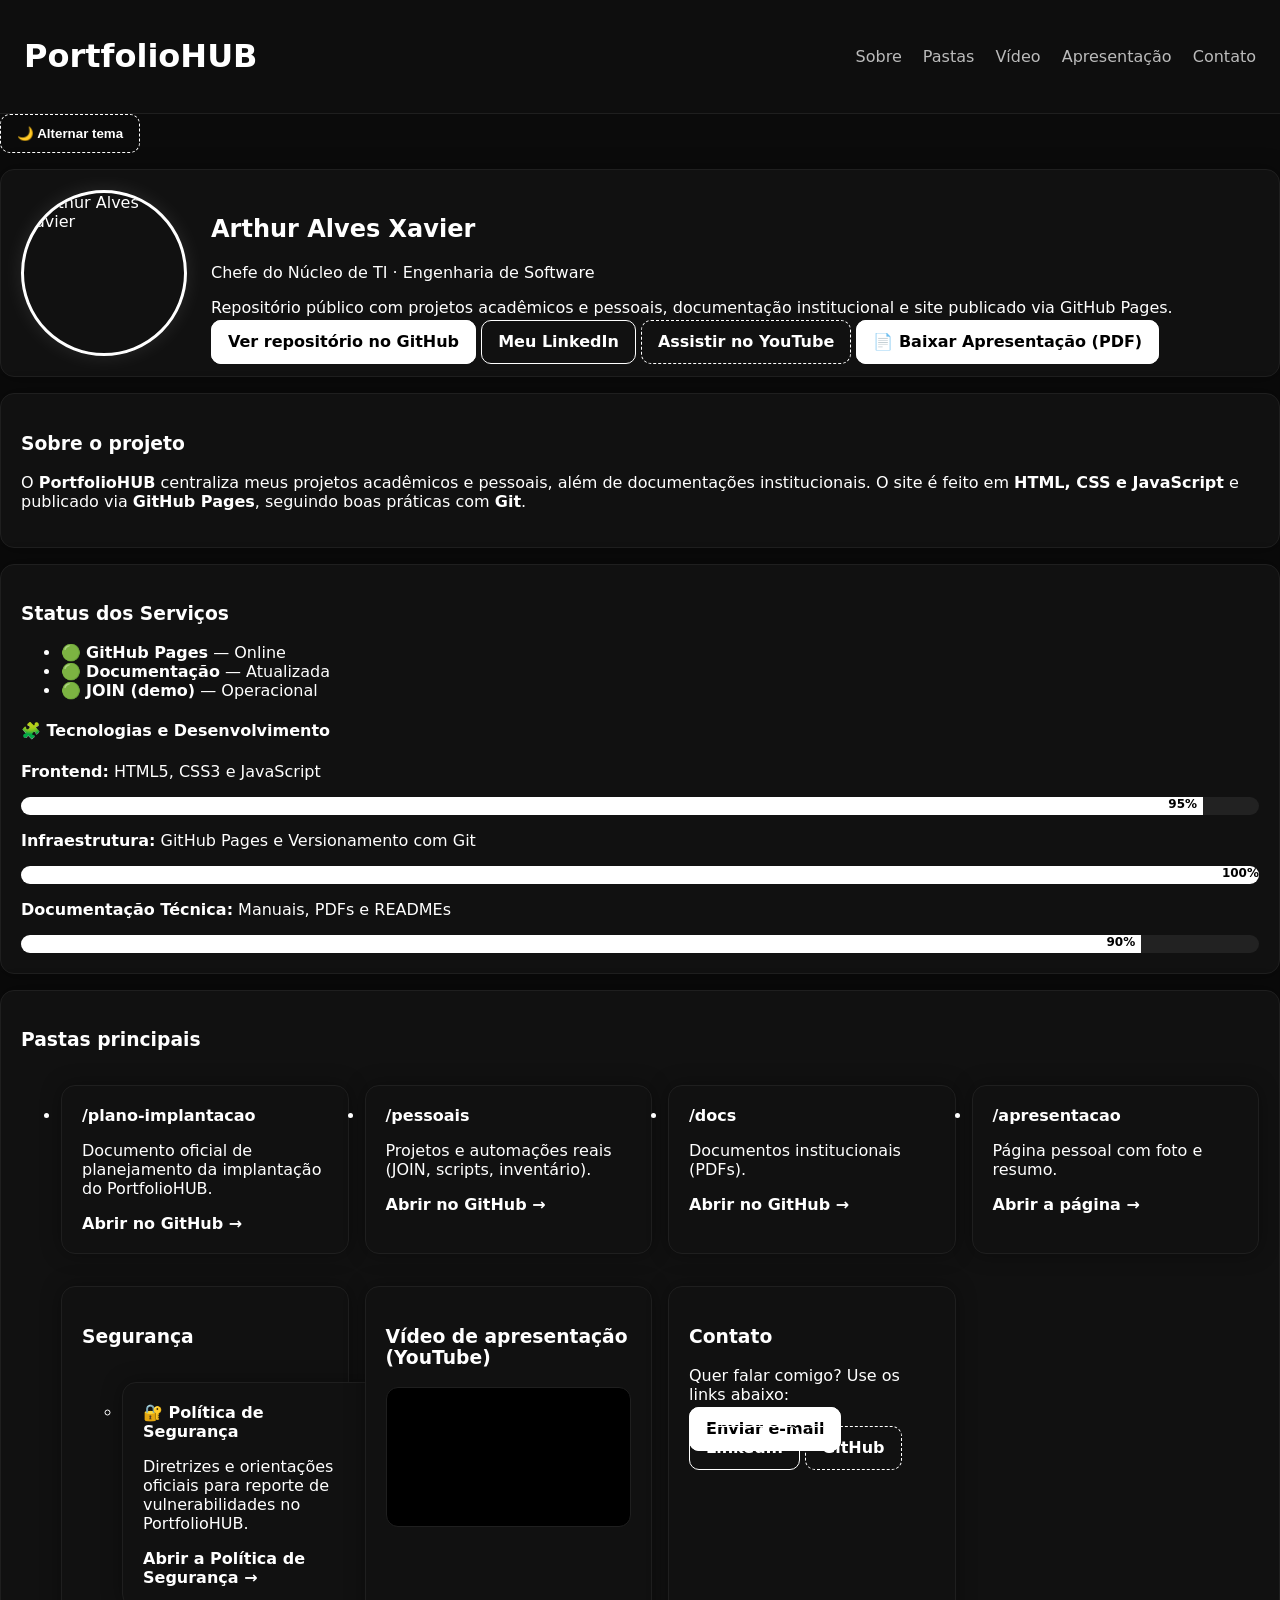
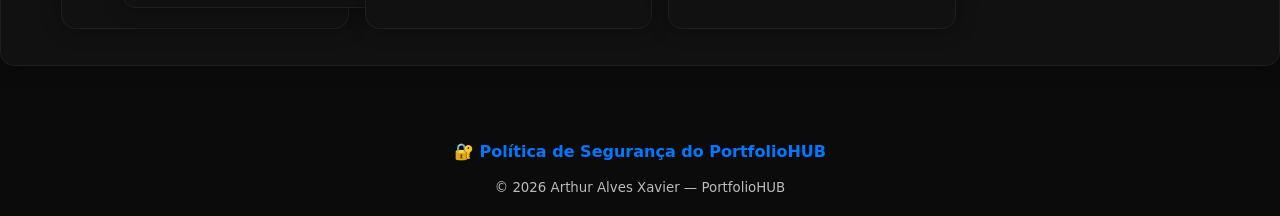
==== commit ee5ceaa9: "correct profile" ====
--- a/index.html
+++ b/index.html
@@ -41,7 +41,7 @@
 
         <div class="hero-text">
           <h2>Arthur Alves Xavier</h2>
-          <p>Chefe do Núcleo de TI · Estudante de Engenharia de Software</p>
+          <p>Chefe do Núcleo de TI · Engenharia de Software</p>
           <p class="muted">Repositório público com projetos acadêmicos e pessoais, documentação institucional e site publicado via GitHub Pages.</p>
 
           <div class="cta">
